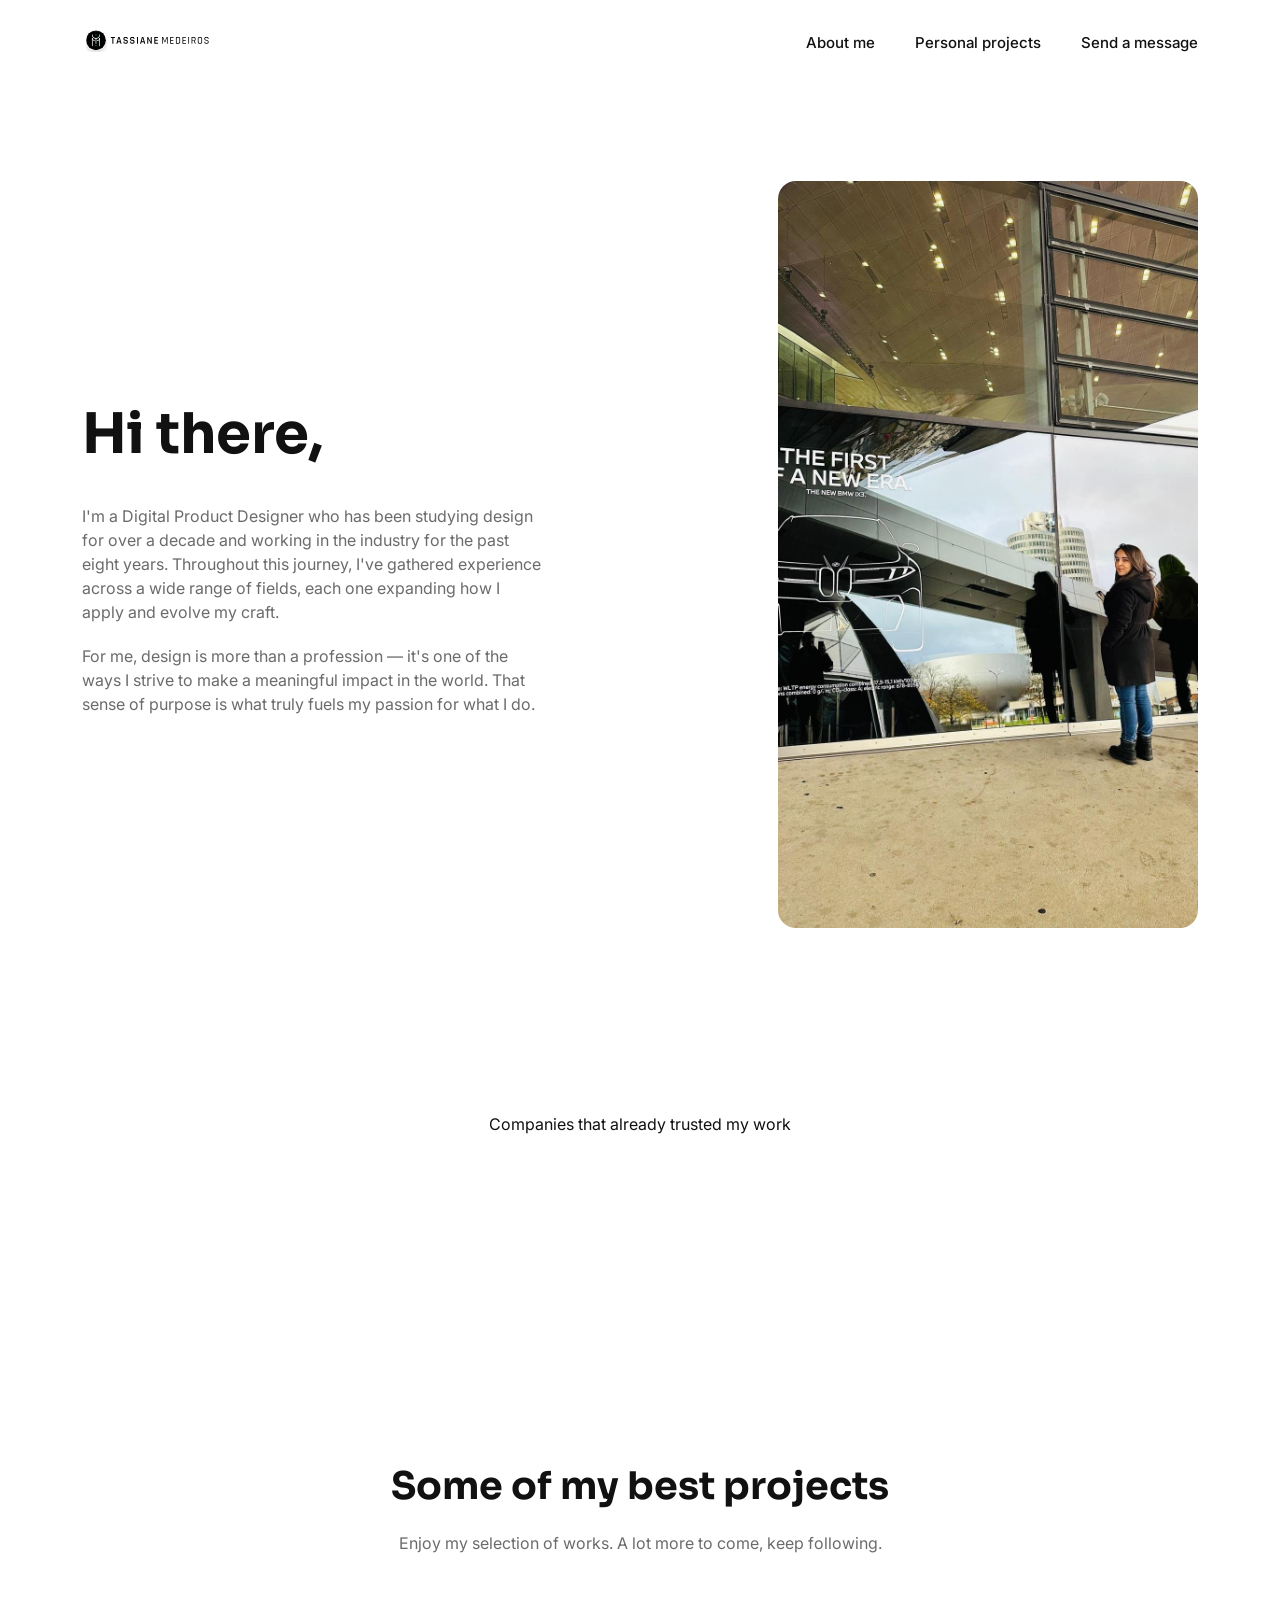
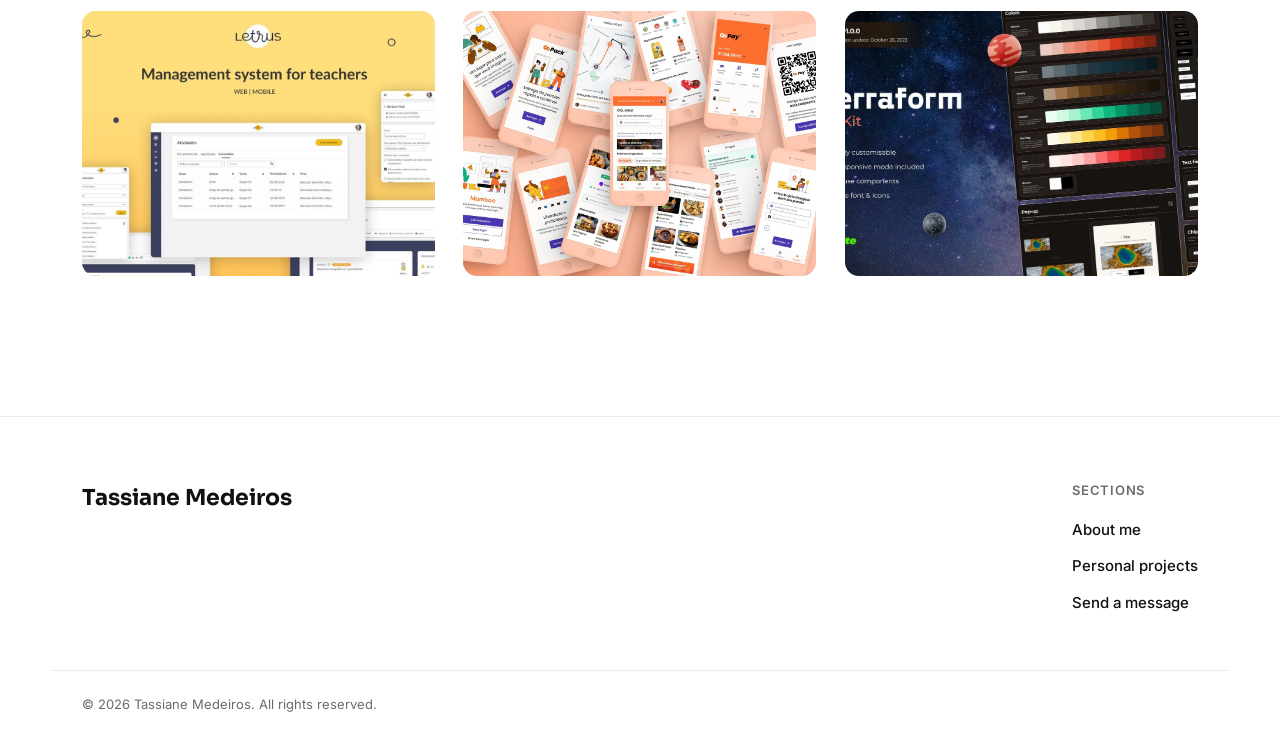
==== index.html @ ee665125 "Primeira versão" ====
<!DOCTYPE html>
<html lang="pt-PT">
<head>
  <meta charset="UTF-8">
  <meta name="viewport" content="width=device-width, initial-scale=1.0">
  <title>Tassiane Medeiros — Digital Product Designer</title>
  <meta name="description" content="Tassiane Medeiros is a Digital Product Designer with over a decade of experience studying design and eight years working in the industry.">

  <link rel="icon" type="image/png" sizes="32x32" href="assets/favicon-32.png">
  <link rel="apple-touch-icon" href="assets/apple-touch-icon.png">

  <link rel="preconnect" href="https://fonts.googleapis.com">
  <link rel="preconnect" href="https://fonts.gstatic.com" crossorigin>
  <link href="https://fonts.googleapis.com/css2?family=Inter:wght@400;500;600&family=Sora:wght@500;600;700;800&display=swap" rel="stylesheet">

  <link rel="stylesheet" href="css/style.css">
</head>
<body>

  <a class="skip-link" href="#main">Skip to content</a>

  <header class="site-header" id="site-header">
    <div class="container header-inner">
      <a href="index.html" class="logo" aria-label="Tassiane Medeiros — Home">
        <img src="assets/logo.svg" alt="Tassiane Medeiros" width="206" height="45">
      </a>

      <nav class="main-nav" aria-label="Primary">
        <ul>
          <li><a href="about.html">About me</a></li>
          <li><a href="projects.html">Personal projects</a></li>
          <li><a href="contact.html">Send a message</a></li>
        </ul>
      </nav>

      <button class="nav-toggle" id="nav-toggle" aria-expanded="false" aria-controls="mobile-nav" aria-label="Open menu">
        <span></span><span></span><span></span>
      </button>
    </div>

    <nav class="mobile-nav" id="mobile-nav" aria-label="Mobile">
      <ul>
        <li><a href="about.html">About me</a></li>
        <li><a href="projects.html">Personal projects</a></li>
        <li><a href="contact.html">Send a message</a></li>
      </ul>
    </nav>
  </header>

  <main id="main">

    <section class="hero">
      <div class="container hero-grid">
        <div class="hero-text fade-in">
          <h1>Hi there,</h1>
          <p>I'm a Digital Product Designer who has been studying design for over a decade and working in the industry for the past eight years. Throughout this journey, I've gathered experience across a wide range of fields, each one expanding how I apply and evolve my craft.</p>
          <p>For me, design is more than a profession — it's one of the ways I strive to make a meaningful impact in the world. That sense of purpose is what truly fuels my passion for what I do.</p>
        </div>
        <div class="hero-image fade-in" style="transition-delay: 0.12s;">
          <img src="assets/hero.jpg" alt="Tassiane Medeiros standing in front of the BMW Welt building in Munich" width="900" height="1600">
        </div>
      </div>
    </section>

    <section class="trusted" aria-label="Companies that already trusted my work">
      <p class="trusted-label fade-in">Companies that already trusted my work</p>

      <div class="marquee-wrap">
        <div class="marquee-track" id="marquee-track">
          <span>Letrus</span><span class="dot">•</span>
          <span>Leroy Merlin</span><span class="dot">•</span>
          <span>B3</span><span class="dot">•</span>
          <span>MJV</span><span class="dot">•</span>
          <span>Sulamérica</span><span class="dot">•</span>
          <span>Spacesheep</span><span class="dot">•</span>
          <span>Marte</span><span class="dot">•</span>
          <span>Namecheap</span><span class="dot">•</span>
          <span>Dasa</span><span class="dot">•</span>
          <span>BrasilCAP</span><span class="dot">•</span>
          <span>Critical Techworks</span><span class="dot">•</span>
          <span>BMW</span><span class="dot">•</span>

          <span aria-hidden="true">Letrus</span><span class="dot" aria-hidden="true">•</span>
          <span aria-hidden="true">Leroy Merlin</span><span class="dot" aria-hidden="true">•</span>
          <span aria-hidden="true">B3</span><span class="dot" aria-hidden="true">•</span>
          <span aria-hidden="true">MJV</span><span class="dot" aria-hidden="true">•</span>
          <span aria-hidden="true">Sulamérica</span><span class="dot" aria-hidden="true">•</span>
          <span aria-hidden="true">Spacesheep</span><span class="dot" aria-hidden="true">•</span>
          <span aria-hidden="true">Marte</span><span class="dot" aria-hidden="true">•</span>
          <span aria-hidden="true">Namecheap</span><span class="dot" aria-hidden="true">•</span>
          <span aria-hidden="true">Dasa</span><span class="dot" aria-hidden="true">•</span>
          <span aria-hidden="true">BrasilCAP</span><span class="dot" aria-hidden="true">•</span>
          <span aria-hidden="true">Critical Techworks</span><span class="dot" aria-hidden="true">•</span>
          <span aria-hidden="true">BMW</span><span class="dot" aria-hidden="true">•</span>
        </div>
      </div>
    </section>

    <section class="projects">
      <div class="container">
        <h2 class="fade-in">Some of my best projects</h2>
        <p class="projects-subtitle fade-in">Enjoy my selection of works. A lot more to come, keep following.</p>

        <div class="projects-grid">
          <a class="project-card fade-in" href="projects.html">
            <img src="assets/projects/letrus.jpg" alt="Letrus — management system for teachers, web and mobile" width="1200" height="722" loading="lazy">
          </a>
          <a class="project-card fade-in" href="projects.html" style="transition-delay: 0.08s;">
            <img src="assets/projects/mamboo.jpg" alt="Mamboo and OqPay — delivery and digital wallet mobile app" width="1200" height="900" loading="lazy">
          </a>
          <a class="project-card fade-in" href="projects.html" style="transition-delay: 0.16s;">
            <img src="assets/projects/terraform.jpg" alt="Terraform — fully customisable UI kit" width="1200" height="759" loading="lazy">
          </a>
        </div>
      </div>
    </section>

  </main>

  <footer class="site-footer">
    <div class="container footer-grid">
      <div class="footer-brand">
        <p>Tassiane Medeiros</p>
      </div>
      <div class="footer-sections">
        <h3>Sections</h3>
        <ul>
          <li><a href="about.html">About me</a></li>
          <li><a href="projects.html">Personal projects</a></li>
          <li><a href="contact.html">Send a message</a></li>
        </ul>
      </div>
    </div>
    <div class="container footer-bottom">
      <p>© <span id="year"></span> Tassiane Medeiros. All rights reserved.</p>
    </div>
  </footer>

  <script src="js/main.js"></script>
</body>
</html>
---- css/style.css ----
/* ==========================================================================
   Tassiane Medeiros — Portfolio
   Tokens
   ========================================================================== */

:root {
  --color-bg: #ffffff;
  --color-text: #111111;
  --color-text-soft: #6b6b6b;
  --color-border: #ececec;
  --color-accent: #18c3b9;

  --font-display: 'Sora', sans-serif;
  --font-body: 'Inter', sans-serif;

  --container-width: 1180px;
  --container-pad: 32px;

  --header-height: 84px;

  --ease: cubic-bezier(0.16, 1, 0.3, 1);
}

/* ==========================================================================
   Reset
   ========================================================================== */

* {
  margin: 0;
  padding: 0;
  box-sizing: border-box;
}

html {
  scroll-behavior: smooth;
}

body {
  font-family: var(--font-body);
  color: var(--color-text);
  background: var(--color-bg);
  line-height: 1.5;
  -webkit-font-smoothing: antialiased;
}

img {
  display: block;
  max-width: 100%;
  height: auto;
}

a {
  color: inherit;
  text-decoration: none;
}

ul {
  list-style: none;
}

button {
  font: inherit;
  background: none;
  border: none;
  cursor: pointer;
}

.container {
  width: 100%;
  max-width: var(--container-width);
  margin: 0 auto;
  padding-left: var(--container-pad);
  padding-right: var(--container-pad);
}

.skip-link {
  position: absolute;
  left: -999px;
  top: auto;
}

.skip-link:focus {
  left: 16px;
  top: 16px;
  background: var(--color-text);
  color: #fff;
  padding: 10px 16px;
  border-radius: 6px;
  z-index: 1000;
}

:focus-visible {
  outline: 2px solid var(--color-accent);
  outline-offset: 3px;
}

/* ==========================================================================
   Fade-in on scroll
   ========================================================================== */

.fade-in {
  opacity: 0;
  transform: translateY(22px);
  transition: opacity 0.7s var(--ease), transform 0.7s var(--ease);
  will-change: opacity, transform;
}

.fade-in.is-visible {
  opacity: 1;
  transform: translateY(0);
}

@media (prefers-reduced-motion: reduce) {
  .fade-in {
    opacity: 1;
    transform: none;
    transition: none;
  }
}

/* ==========================================================================
   Header
   ========================================================================== */

.site-header {
  position: sticky;
  top: 0;
  z-index: 100;
  background: rgba(255, 255, 255, 0.92);
  backdrop-filter: blur(8px);
  border-bottom: 1px solid transparent;
  transition: border-color 0.3s var(--ease), box-shadow 0.3s var(--ease);
}

.site-header.is-scrolled {
  border-color: var(--color-border);
  box-shadow: 0 4px 24px rgba(0, 0, 0, 0.04);
}

.header-inner {
  height: var(--header-height);
  display: flex;
  align-items: center;
  justify-content: space-between;
}

.logo img {
  height: 28px;
  width: auto;
}

.main-nav ul {
  display: flex;
  gap: 40px;
}

.main-nav a {
  font-size: 15px;
  font-weight: 500;
  color: var(--color-text);
  position: relative;
  padding-bottom: 4px;
}

.main-nav a::after {
  content: '';
  position: absolute;
  left: 0;
  bottom: 0;
  width: 0%;
  height: 1.5px;
  background: var(--color-accent);
  transition: width 0.3s var(--ease);
}

.main-nav a:hover::after {
  width: 100%;
}

.nav-toggle {
  display: none;
  flex-direction: column;
  justify-content: center;
  gap: 5px;
  width: 32px;
  height: 32px;
}

.nav-toggle span {
  display: block;
  height: 2px;
  width: 100%;
  background: var(--color-text);
  transition: transform 0.3s var(--ease), opacity 0.3s var(--ease);
}

.nav-toggle[aria-expanded="true"] span:nth-child(1) {
  transform: translateY(7px) rotate(45deg);
}
.nav-toggle[aria-expanded="true"] span:nth-child(2) {
  opacity: 0;
}
.nav-toggle[aria-expanded="true"] span:nth-child(3) {
  transform: translateY(-7px) rotate(-45deg);
}

.mobile-nav {
  display: none;
  max-height: 0;
  overflow: hidden;
  background: var(--color-bg);
  border-bottom: 1px solid transparent;
  transition: max-height 0.35s var(--ease), border-color 0.35s var(--ease);
}

.mobile-nav.is-open {
  max-height: 280px;
  border-color: var(--color-border);
}

.mobile-nav ul {
  padding: 8px var(--container-pad) 24px;
  display: flex;
  flex-direction: column;
  gap: 18px;
}

.mobile-nav a {
  font-size: 17px;
  font-weight: 500;
}

/* ==========================================================================
   Hero
   ========================================================================== */

.hero {
  padding: 96px 0 120px;
}

.hero-grid {
  display: grid;
  grid-template-columns: minmax(0, 460px) 1fr;
  gap: 80px;
  align-items: center;
}

.hero-text h1 {
  font-family: var(--font-display);
  font-weight: 700;
  font-size: 56px;
  letter-spacing: -0.01em;
  margin-bottom: 28px;
}

.hero-text p {
  font-size: 16px;
  color: var(--color-text-soft);
  margin-bottom: 20px;
  max-width: 480px;
}

.hero-text p:last-child {
  margin-bottom: 0;
}

.hero-image {
  justify-self: end;
  width: 100%;
  max-width: 420px;
}

.hero-image img {
  width: 100%;
  border-radius: 18px;
  aspect-ratio: 9 / 16;
  object-fit: cover;
}

/* ==========================================================================
   Trusted / marquee parallax section
   ========================================================================== */

.trusted {
  padding: 64px 0 140px;
  overflow: hidden;
}

.trusted-label {
  text-align: center;
  font-size: 16px;
  color: var(--color-text);
  margin-bottom: 48px;
}

.marquee-wrap {
  width: 100%;
  overflow: hidden;
}

.marquee-track {
  display: inline-flex;
  white-space: nowrap;
  align-items: baseline;
  will-change: transform;
  transform: translateX(8%);
}

.marquee-track span {
  font-family: var(--font-display);
  font-weight: 800;
  font-size: clamp(40px, 7vw, 92px);
  letter-spacing: -0.01em;
  color: var(--color-text);
  padding: 0 18px;
}

.marquee-track span.dot {
  color: var(--color-accent);
  font-weight: 600;
  padding: 0;
}

@media (prefers-reduced-motion: reduce) {
  .marquee-track {
    transform: none !important;
  }
}

/* ==========================================================================
   Projects
   ========================================================================== */

.projects {
  padding: 0 0 140px;
  text-align: center;
}

.projects h2 {
  font-family: var(--font-display);
  font-weight: 700;
  font-size: 38px;
  margin-bottom: 16px;
}

.projects-subtitle {
  color: var(--color-text-soft);
  font-size: 16px;
  margin-bottom: 56px;
}

.projects-grid {
  display: grid;
  grid-template-columns: repeat(3, 1fr);
  gap: 28px;
  text-align: left;
}

.project-card {
  display: block;
  border-radius: 14px;
  overflow: hidden;
  background: var(--color-border);
  transition: transform 0.4s var(--ease), box-shadow 0.4s var(--ease);
}

.project-card img {
  width: 100%;
  aspect-ratio: 4 / 3;
  object-fit: cover;
  transition: transform 0.6s var(--ease);
}

.project-card:hover {
  transform: translateY(-6px);
  box-shadow: 0 20px 40px rgba(0, 0, 0, 0.08);
}

.project-card:hover img {
  transform: scale(1.04);
}

/* ==========================================================================
   Placeholder pages (about / projects / contact — coming soon)
   ========================================================================== */

.placeholder-section {
  padding: 140px 0 160px;
  text-align: center;
}

.placeholder-section h1 {
  font-family: var(--font-display);
  font-weight: 700;
  font-size: 44px;
  margin-bottom: 16px;
}

.placeholder-section p {
  color: var(--color-text-soft);
  font-size: 16px;
  margin-bottom: 28px;
}

.back-link {
  display: inline-block;
  font-weight: 500;
  font-size: 15px;
  border-bottom: 1.5px solid var(--color-accent);
  padding-bottom: 2px;
}

/* ==========================================================================
   Footer
   ========================================================================== */

.site-footer {
  border-top: 1px solid var(--color-border);
  padding: 64px 0 32px;
}

.footer-grid {
  display: flex;
  justify-content: space-between;
  align-items: flex-start;
  padding-bottom: 56px;
}

.footer-brand p {
  font-family: var(--font-display);
  font-weight: 700;
  font-size: 22px;
}

.footer-sections h3 {
  font-size: 13px;
  font-weight: 600;
  text-transform: uppercase;
  letter-spacing: 0.06em;
  color: var(--color-text-soft);
  margin-bottom: 16px;
}

.footer-sections ul {
  display: flex;
  flex-direction: column;
  gap: 12px;
}

.footer-sections a {
  font-size: 15px;
  font-weight: 500;
  position: relative;
}

.footer-sections a:hover {
  color: var(--color-accent);
}

.footer-bottom {
  border-top: 1px solid var(--color-border);
  padding-top: 24px;
}

.footer-bottom p {
  font-size: 13px;
  color: var(--color-text-soft);
}

/* ==========================================================================
   Responsive
   ========================================================================== */

@media (max-width: 980px) {
  .hero-grid {
    grid-template-columns: 1fr;
    gap: 48px;
  }

  .hero-image {
    justify-self: start;
    max-width: 340px;
  }

  .projects-grid {
    grid-template-columns: 1fr 1fr;
  }

  .project-card:nth-child(3) {
    grid-column: span 2;
  }
}

@media (max-width: 720px) {
  :root {
    --header-height: 68px;
  }

  .main-nav {
    display: none;
  }

  .nav-toggle {
    display: flex;
  }

  .mobile-nav {
    display: block;
  }

  .hero {
    padding: 56px 0 80px;
  }

  .hero-text h1 {
    font-size: 40px;
  }

  .hero-image {
    max-width: 100%;
  }

  .trusted {
    padding: 48px 0 96px;
  }

  .trusted-label {
    margin-bottom: 32px;
    font-size: 15px;
  }

  .projects {
    padding-bottom: 96px;
  }

  .projects h2 {
    font-size: 30px;
  }

  .projects-grid {
    grid-template-columns: 1fr;
    gap: 20px;
  }

  .project-card:nth-child(3) {
    grid-column: auto;
  }

  .footer-grid {
    flex-direction: column;
    gap: 32px;
  }
}
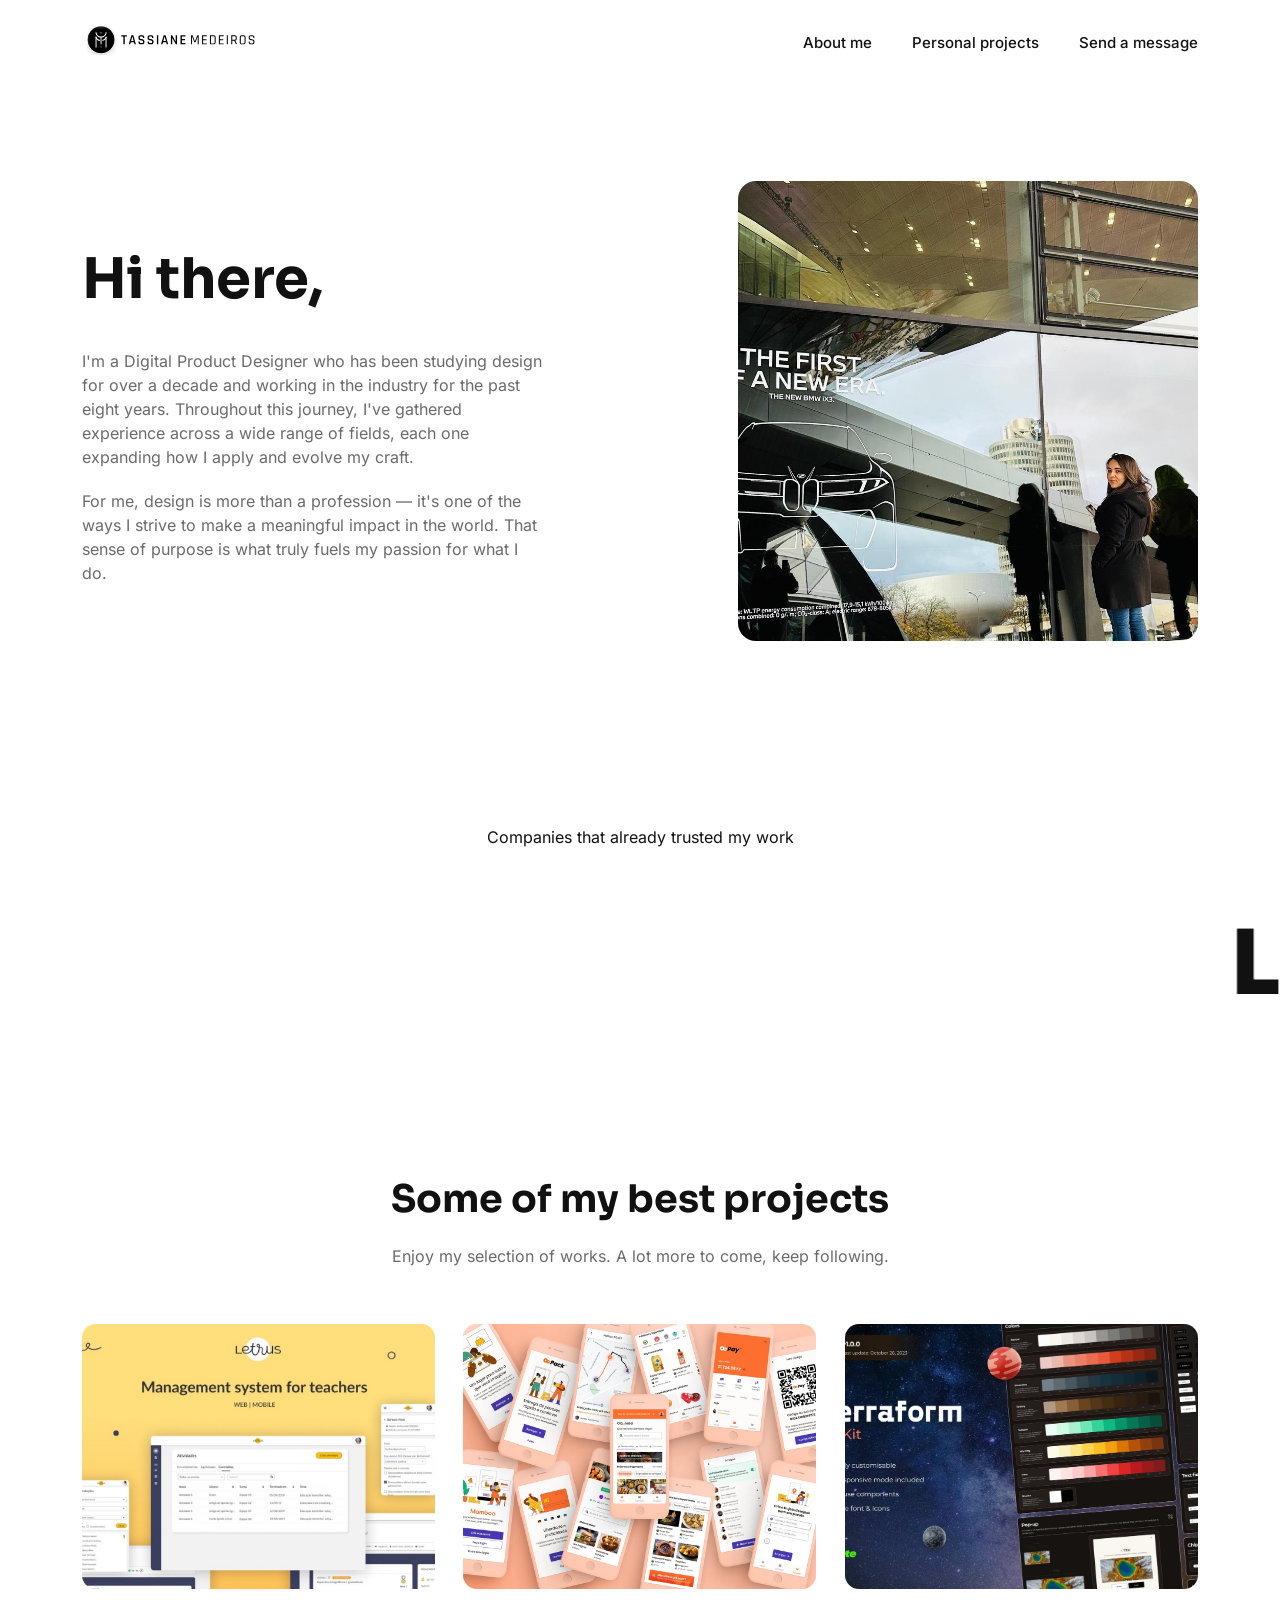
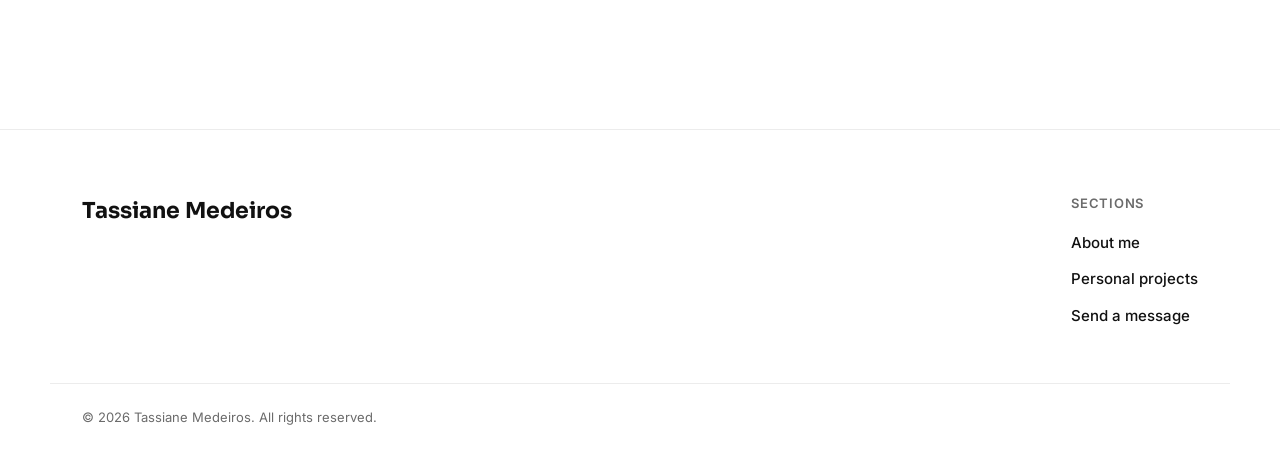
==== commit 495176a4: "Text changes" ====
--- a/index.html
+++ b/index.html
@@ -8,11 +8,6 @@
 
   <link rel="icon" type="image/png" sizes="32x32" href="assets/favicon-32.png">
   <link rel="apple-touch-icon" href="assets/apple-touch-icon.png">
-
-  <link rel="preconnect" href="https://fonts.googleapis.com">
-  <link rel="preconnect" href="https://fonts.gstatic.com" crossorigin>
-  <link href="https://fonts.googleapis.com/css2?family=Inter:wght@400;500;600&family=Sora:wght@500;600;700;800&display=swap" rel="stylesheet">
-
   <link rel="stylesheet" href="css/style.css">
 </head>
 <body>
@@ -67,31 +62,31 @@
 
       <div class="marquee-wrap">
         <div class="marquee-track" id="marquee-track">
-          <span>Letrus</span><span class="dot">•</span>
-          <span>Leroy Merlin</span><span class="dot">•</span>
-          <span>B3</span><span class="dot">•</span>
-          <span>MJV</span><span class="dot">•</span>
-          <span>Sulamérica</span><span class="dot">•</span>
-          <span>Spacesheep</span><span class="dot">•</span>
-          <span>Marte</span><span class="dot">•</span>
-          <span>Namecheap</span><span class="dot">•</span>
-          <span>Dasa</span><span class="dot">•</span>
-          <span>BrasilCAP</span><span class="dot">•</span>
-          <span>Critical Techworks</span><span class="dot">•</span>
-          <span>BMW</span><span class="dot">•</span>
+          <span>Letrus</span><span class="dot" aria-hidden="true"></span>
+          <span>Leroy Merlin</span><span class="dot" aria-hidden="true"></span>
+          <span>B3</span><span class="dot" aria-hidden="true"></span>
+          <span>MJV</span><span class="dot" aria-hidden="true"></span>
+          <span>Sulamérica</span><span class="dot" aria-hidden="true"></span>
+          <span>Spacesheep</span><span class="dot" aria-hidden="true"></span>
+          <span>Marte</span><span class="dot" aria-hidden="true"></span>
+          <span>Namecheap</span><span class="dot" aria-hidden="true"></span>
+          <span>Dasa</span><span class="dot" aria-hidden="true"></span>
+          <span>BrasilCAP</span><span class="dot" aria-hidden="true"></span>
+          <span>Critical Techworks</span><span class="dot" aria-hidden="true"></span>
+          <span>BMW</span><span class="dot" aria-hidden="true"></span>
 
-          <span aria-hidden="true">Letrus</span><span class="dot" aria-hidden="true">•</span>
-          <span aria-hidden="true">Leroy Merlin</span><span class="dot" aria-hidden="true">•</span>
-          <span aria-hidden="true">B3</span><span class="dot" aria-hidden="true">•</span>
-          <span aria-hidden="true">MJV</span><span class="dot" aria-hidden="true">•</span>
-          <span aria-hidden="true">Sulamérica</span><span class="dot" aria-hidden="true">•</span>
-          <span aria-hidden="true">Spacesheep</span><span class="dot" aria-hidden="true">•</span>
-          <span aria-hidden="true">Marte</span><span class="dot" aria-hidden="true">•</span>
-          <span aria-hidden="true">Namecheap</span><span class="dot" aria-hidden="true">•</span>
-          <span aria-hidden="true">Dasa</span><span class="dot" aria-hidden="true">•</span>
-          <span aria-hidden="true">BrasilCAP</span><span class="dot" aria-hidden="true">•</span>
-          <span aria-hidden="true">Critical Techworks</span><span class="dot" aria-hidden="true">•</span>
-          <span aria-hidden="true">BMW</span><span class="dot" aria-hidden="true">•</span>
+          <span aria-hidden="true">Letrus</span><span class="dot" aria-hidden="true"></span>
+          <span aria-hidden="true">Leroy Merlin</span><span class="dot" aria-hidden="true"></span>
+          <span aria-hidden="true">B3</span><span class="dot" aria-hidden="true"></span>
+          <span aria-hidden="true">MJV</span><span class="dot" aria-hidden="true"></span>
+          <span aria-hidden="true">Sulamérica</span><span class="dot" aria-hidden="true"></span>
+          <span aria-hidden="true">Spacesheep</span><span class="dot" aria-hidden="true"></span>
+          <span aria-hidden="true">Marte</span><span class="dot" aria-hidden="true"></span>
+          <span aria-hidden="true">Namecheap</span><span class="dot" aria-hidden="true"></span>
+          <span aria-hidden="true">Dasa</span><span class="dot" aria-hidden="true"></span>
+          <span aria-hidden="true">BrasilCAP</span><span class="dot" aria-hidden="true"></span>
+          <span aria-hidden="true">Critical Techworks</span><span class="dot" aria-hidden="true"></span>
+          <span aria-hidden="true">BMW</span><span class="dot" aria-hidden="true"></span>
         </div>
       </div>
     </section>
--- a/css/style.css
+++ b/css/style.css
@@ -1,3 +1,43 @@
+/* ==========================================================================
+   Fonts — self-hosted (no external requests, no ad-blocker issues)
+   ========================================================================== */
+
+@font-face {
+  font-family: 'Inter Variable';
+  font-style: normal;
+  font-display: swap;
+  font-weight: 100 900;
+  src: url('../assets/fonts/inter-latin-wght-normal.woff2') format('woff2-variations');
+  unicode-range: U+0000-00FF, U+0131, U+0152-0153, U+02BB-02BC, U+02C6, U+02DA, U+02DC, U+0304, U+0308, U+0329, U+2000-206F, U+20AC, U+2122, U+2191, U+2193, U+2212, U+2215, U+FEFF, U+FFFD;
+}
+
+@font-face {
+  font-family: 'Inter Variable';
+  font-style: normal;
+  font-display: swap;
+  font-weight: 100 900;
+  src: url('../assets/fonts/inter-latin-ext-wght-normal.woff2') format('woff2-variations');
+  unicode-range: U+0100-02BA, U+02BD-02C5, U+02C7-02CC, U+02CE-02D7, U+02DD-02FF, U+0304, U+0308, U+0329, U+1D00-1DBF, U+1E00-1E9F, U+1EF2-1EFF, U+2020, U+20A0-20AB, U+20AD-20C0, U+2113, U+2C60-2C7F, U+A720-A7FF;
+}
+
+@font-face {
+  font-family: 'Sora Variable';
+  font-style: normal;
+  font-display: swap;
+  font-weight: 100 800;
+  src: url('../assets/fonts/sora-latin-wght-normal.woff2') format('woff2-variations');
+  unicode-range: U+0000-00FF, U+0131, U+0152-0153, U+02BB-02BC, U+02C6, U+02DA, U+02DC, U+0304, U+0308, U+0329, U+2000-206F, U+20AC, U+2122, U+2191, U+2193, U+2212, U+2215, U+FEFF, U+FFFD;
+}
+
+@font-face {
+  font-family: 'Sora Variable';
+  font-style: normal;
+  font-display: swap;
+  font-weight: 100 800;
+  src: url('../assets/fonts/sora-latin-ext-wght-normal.woff2') format('woff2-variations');
+  unicode-range: U+0100-02BA, U+02BD-02C5, U+02C7-02CC, U+02CE-02D7, U+02DD-02FF, U+0304, U+0308, U+0329, U+1D00-1DBF, U+1E00-1E9F, U+1EF2-1EFF, U+2020, U+20A0-20AB, U+20AD-20C0, U+2113, U+2C60-2C7F, U+A720-A7FF;
+}
+
 /* ==========================================================================
    Tassiane Medeiros — Portfolio
    Tokens
@@ -10,8 +50,8 @@
   --color-border: #ececec;
   --color-accent: #18c3b9;
 
-  --font-display: 'Sora', sans-serif;
-  --font-body: 'Inter', sans-serif;
+  --font-display: 'Sora Variable', 'Sora', sans-serif;
+  --font-body: 'Inter Variable', 'Inter', sans-serif;
 
   --container-width: 1180px;
   --container-pad: 32px;
@@ -145,7 +185,7 @@
 }
 
 .logo img {
-  height: 28px;
+  height: 38px;
   width: auto;
 }
 
@@ -267,14 +307,15 @@
 .hero-image {
   justify-self: end;
   width: 100%;
-  max-width: 420px;
+  max-width: 460px;
 }
 
 .hero-image img {
   width: 100%;
   border-radius: 18px;
-  aspect-ratio: 9 / 16;
+  aspect-ratio: 1 / 1;
   object-fit: cover;
+  object-position: center 35%;
 }
 
 /* ==========================================================================
@@ -316,9 +357,15 @@
 }
 
 .marquee-track span.dot {
-  color: var(--color-accent);
-  font-weight: 600;
+  display: inline-block;
+  width: 0.16em;
+  height: 0.16em;
   padding: 0;
+  margin: 0 18px;
+  border-radius: 50%;
+  background: var(--color-accent);
+  align-self: center;
+  flex-shrink: 0;
 }
 
 @media (prefers-reduced-motion: reduce) {
